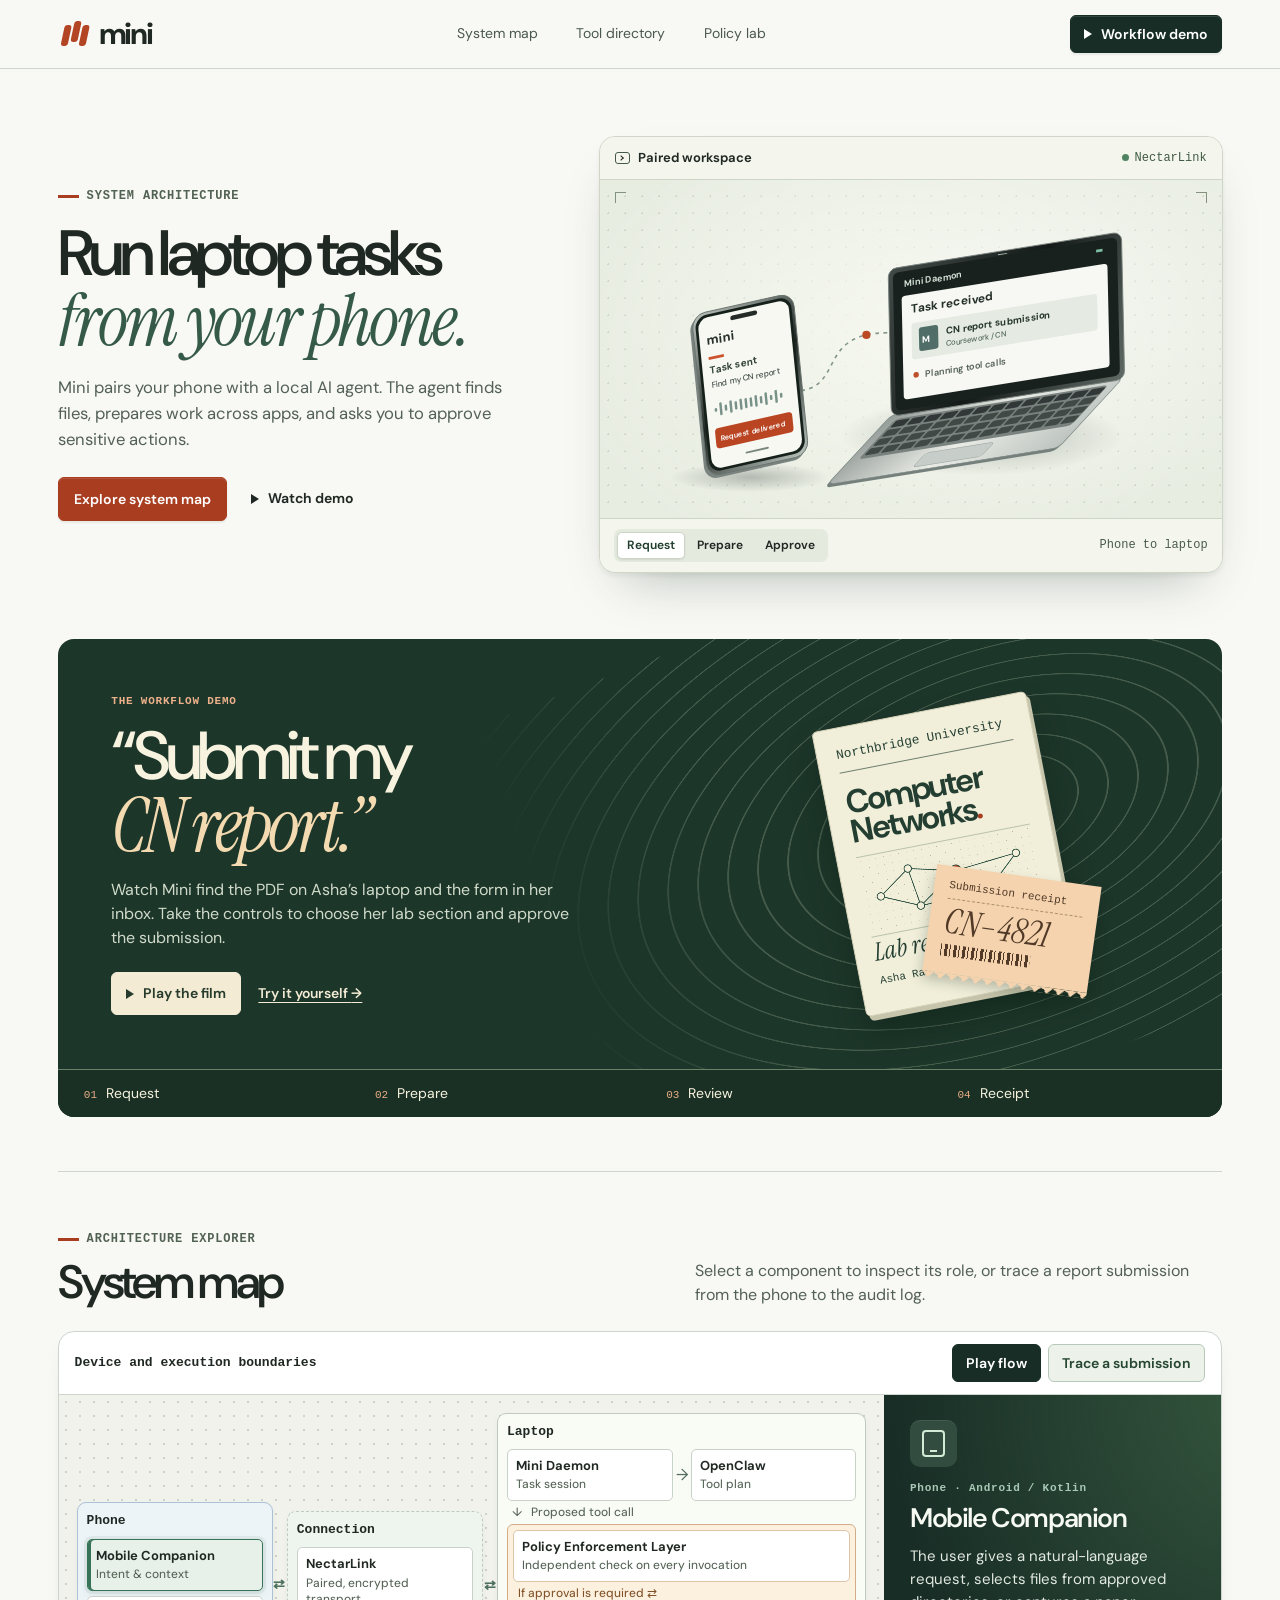
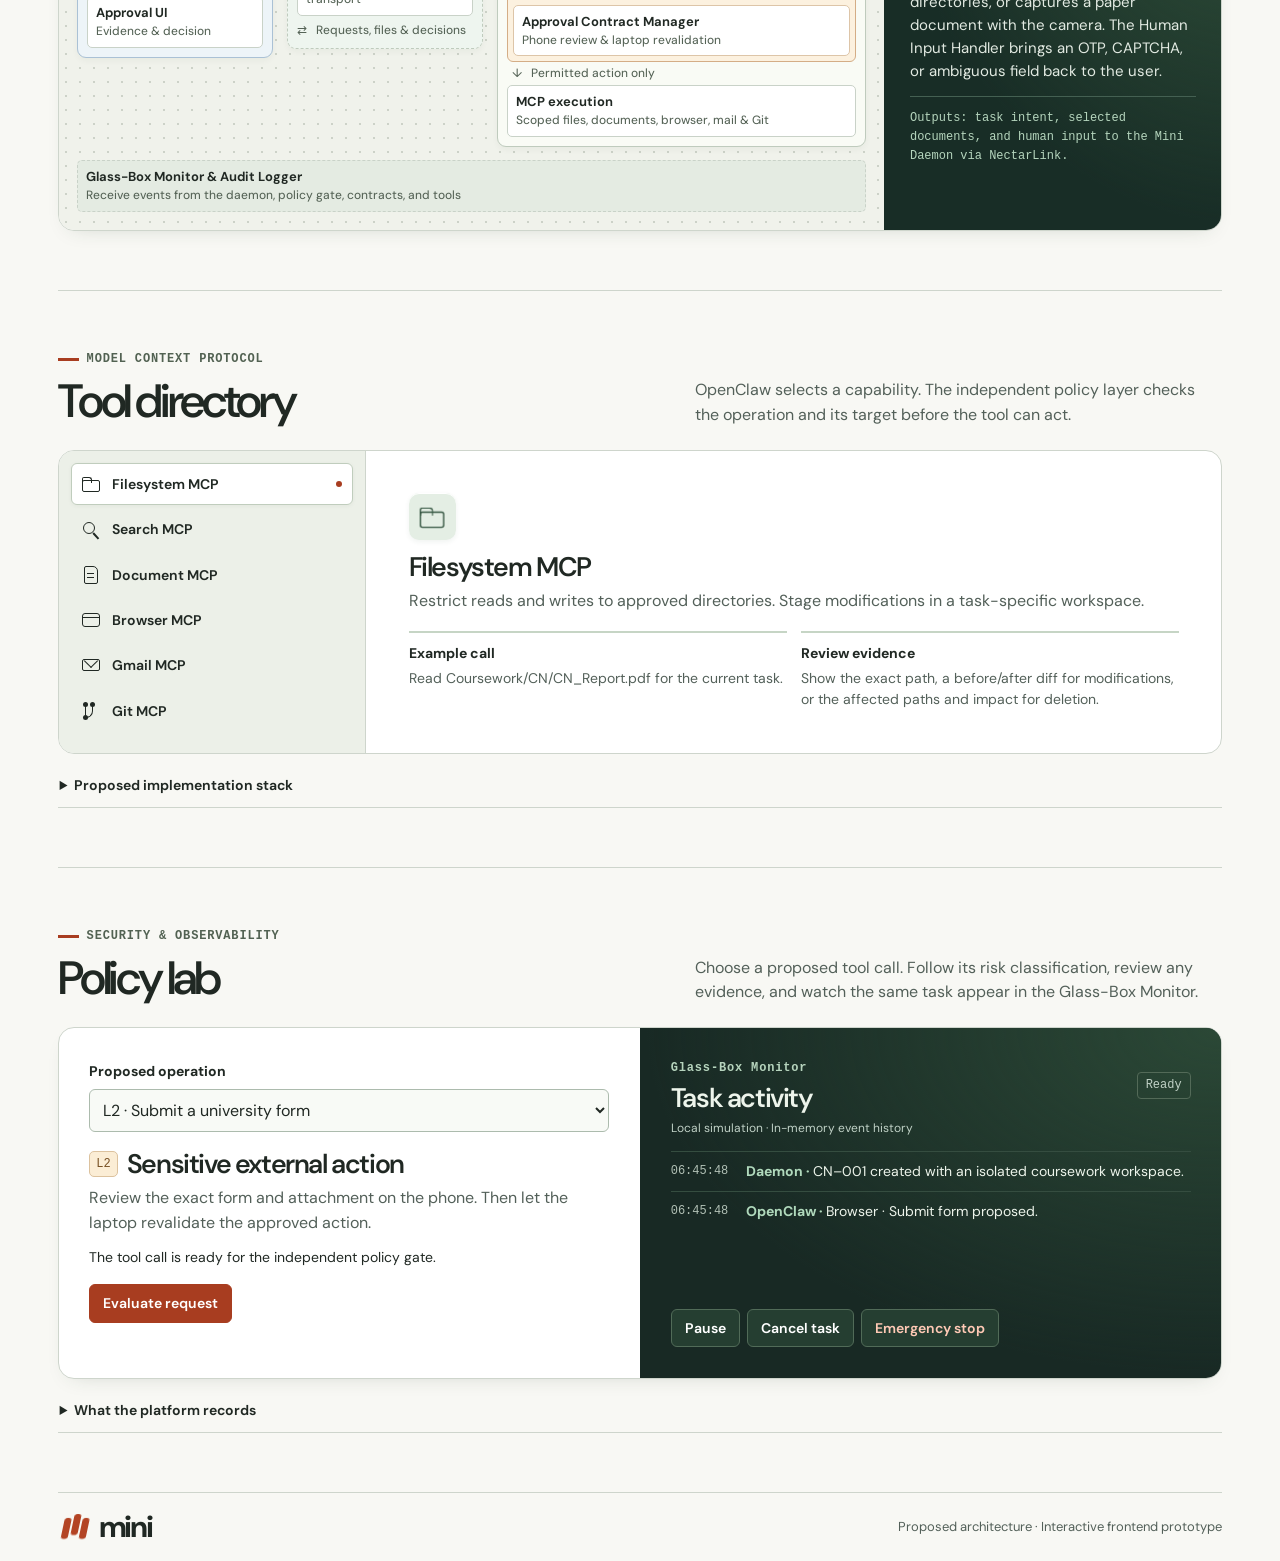
==== frontend_demo/index.html @ 91232cfa "Demo" ====
<!doctype html>
<html lang="en">
<head>
  <meta charset="utf-8">
  <meta name="viewport" content="width=device-width, initial-scale=1">
  <meta name="description" content="Explore Mini’s proposed dual-device agent architecture, independent policy checks, and human approval workflow.">
  <title>Mini — System architecture</title>
  <link rel="stylesheet" href="identity.css">
  <link rel="stylesheet" href="architecture.css">
  <script defer src="report-print.js"></script>
  <script defer src="devices.js"></script>
  <script defer src="architecture.js"></script>
</head>
<body>
  <a class="skip" href="#system">Skip to system map</a>
  <header class="mast">
    <div class="shell mast-inner">
      <a href="#overview" class="brand" aria-label="Mini overview"><i class="mini-mark" aria-hidden="true"></i>mini</a>
      <nav aria-label="Architecture navigation"><a href="#system">System map</a><a href="#tools">Tool directory</a><a href="#policy">Policy lab</a></nav>
      <a class="nav-film" href="workflow.html"><i class="play-icon" aria-hidden="true"></i> Workflow demo</a>
    </div>
  </header>
  <main id="overview" class="shell">
    <section class="hero">
      <div class="hero-copy">
        <p class="eyebrow"><span></span> System architecture</p>
        <h1>Run laptop tasks<br><em>from your phone.</em></h1>
        <p class="lead">Mini pairs your phone with a local AI agent. The agent finds files, prepares work across apps, and asks you to approve sensitive actions.</p>
        <div class="links"><a class="solid" href="#system">Explore system map</a><a class="text-link" href="workflow.html#film"><i class="play-icon" aria-hidden="true"></i> Watch demo</a></div>
      </div>
      <figure class="hero-art">
        <div class="art-header"><span class="tiny-terminal" aria-hidden="true"></span> Paired workspace <span class="art-link"><i></i>NectarLink</span></div>
        <canvas id="devices" width="680" height="370" role="img" aria-label="Phone and laptop exchanging a simulated CN report request over NectarLink.">Paired phone and laptop workflow</canvas>
        <figcaption><div class="art-controls" aria-label="Preview a workflow moment" role="group"><button type="button" data-moment="0" aria-pressed="true">Request</button><button type="button" data-moment="1" aria-pressed="false">Prepare</button><button type="button" data-moment="2" aria-pressed="false">Approve</button></div><span id="moment-status" aria-live="polite">Phone to laptop</span></figcaption>
      </figure>
    </section>
    <section class="feature-demo" id="demo" aria-labelledby="demo-title">
      <div class="feature-copy">
        <p class="kicker">The workflow demo</p>
        <h2 id="demo-title">“Submit my <em>CN report.”</em></h2>
        <p>Watch Mini find the PDF on Asha’s laptop and the form in her inbox. Take the controls to choose her lab section and approve the submission.</p>
        <div class="feature-links"><a class="solid" href="workflow.html#film"><i class="play-icon" aria-hidden="true"></i> Play the film</a><a href="workflow.html#interactive">Try it yourself <span aria-hidden="true">→</span></a></div>
      </div>
      <div class="feature-cover" aria-hidden="true"><cn-report></cn-report><div class="feature-slip"><span>Submission receipt</span><strong>CN–4821</strong><i></i></div></div>
      <ol class="feature-chapters" aria-label="Demo sequence"><li>Request</li><li>Prepare</li><li>Review</li><li>Receipt</li></ol>
    </section>
    <section class="section" id="system" aria-labelledby="map-title">
      <div class="section-head"><div><p class="eyebrow"><span></span> Architecture explorer</p><h2 id="map-title">System map</h2></div>
        <p>Select a component to inspect its role, or trace a report submission from the phone to the audit log.</p></div>
      <div class="system-board">
        <div class="board-top"><strong>Device and execution boundaries</strong><div class="map-actions"><button id="trace-play" type="button" aria-pressed="false">Play flow</button><button id="trace-start" type="button">Trace a submission</button></div></div>
        <div class="board-content"><div class="map-column"><div class="map">
          <div class="region mobile-region"><h3>Phone</h3>
            <button class="component" data-node="phone"><b>Mobile Companion</b><small>Intent &amp; context</small></button>
            <button class="component" data-node="review"><b>Approval UI</b><small>Evidence &amp; decision</small></button>
          </div>
          <div class="region transport-region"><h3>Connection</h3>
            <button class="component" data-node="link"><b>NectarLink</b><small>Paired, encrypted transport</small></button>
            <span class="connection-label">⇄ &nbsp; Requests, files &amp; decisions</span>
          </div>
          <div class="region laptop-region"><h3>Laptop</h3>
            <div class="pair"><button class="component" data-node="daemon"><b>Mini Daemon</b><small>Task session</small></button><span class="edge" aria-hidden="true">→</span><button class="component" data-node="planner"><b>OpenClaw</b><small>Tool plan</small></button></div>
            <div class="connector">↓ &nbsp; Proposed tool call</div>
            <div class="security-zone"><button class="component" data-node="gate"><b>Policy Enforcement Layer</b><small>Independent check on every invocation</small></button><span class="branch-label">If approval is required ⇄</span><button class="component" data-node="contract"><b>Approval Contract Manager</b><small>Phone review &amp; laptop revalidation</small></button></div>
            <div class="connector">↓ &nbsp; Permitted action only</div>
            <button class="component" data-node="execute"><b>MCP execution</b><small>Scoped files, documents, browser, mail &amp; Git</small></button>
          </div>
        </div>
        <button class="observe component" data-node="observe"><b>Glass-Box Monitor &amp; Audit Logger</b><small>Receive events from the daemon, policy gate, contracts, and tools</small></button></div>
        <div class="inspector"><span class="inspect-symbol" aria-hidden="true"></span><div><p id="inspect-label" class="kicker"></p><h3 id="inspect-title" aria-live="polite"></h3></div><div><p id="inspect-text"></p><p class="handoff" id="inspect-route"></p></div>
        <div class="trace-controls" id="trace-controls" hidden><button id="trace-back" type="button">Previous</button><span id="trace-count"></span><button id="trace-next" type="button">Next step</button></div></div></div>
      </div>
    </section>
    <section class="section" id="tools" aria-labelledby="tool-title">
      <div class="section-head"><div><p class="eyebrow"><span></span> Model Context Protocol</p><h2 id="tool-title">Tool directory</h2></div><p>OpenClaw selects a capability. The independent policy layer checks the operation and its target before the tool can act.</p></div>
      <div class="tool-browser"><div class="tool-menu" id="tool-menu" role="group" aria-label="Inspect an MCP server"></div>
        <div class="tool-detail"><div class="tool-emblem" aria-hidden="true"><i class="tool-icon" id="tool-emblem"></i></div><h3 id="tool-name" aria-live="polite"></h3><p id="tool-purpose"></p>
          <dl><div><dt>Example call</dt><dd id="tool-example"></dd></div><div><dt>Review evidence</dt><dd id="tool-evidence"></dd></div></dl>
        </div>
      </div>
      <details class="stack"><summary>Proposed implementation stack</summary><p>Android and Kotlin provide the mobile companion. The proposed laptop daemon uses Python or Node.js, with REST and JSON-RPC for application interfaces. NectarLink handles the paired connection. OpenClaw coordinates MCP servers, including Playwright for browser operations and python-docx or docxtpl for reports. The security design uses scoped roles, encrypted communication, and cryptographic signatures.</p></details>
    </section>
    <section class="section" id="policy" aria-labelledby="policy-title">
      <div class="section-head"><div><p class="eyebrow"><span></span> Security &amp; observability</p><h2 id="policy-title">Policy lab</h2></div><p>Choose a proposed tool call. Follow its risk classification, review any evidence, and watch the same task appear in the Glass-Box Monitor.</p></div>
      <div class="policy-workbench">
        <div class="policy-panel">
          <label for="scenario">Proposed operation</label>
          <select id="scenario">
            <option value="submit">L2 · Submit a university form</option>
            <option value="read">L0 · Read an approved report</option>
            <option value="stage">L1 · Generate a staged document</option>
            <option value="delete">L3 · Delete a report folder</option>
            <option value="deny">Read a protected credential file</option>
          </select>
          <div class="decision-heading"><span class="risk" id="risk"></span><h3 id="case-title"></h3></div>
          <p id="case-description"></p>
          <div id="decision" aria-live="polite"></div>
          <div class="policy-actions" id="policy-actions"></div>
        </div>
        <div class="monitor">
          <div class="monitor-title"><div><p class="kicker">Glass-Box Monitor</p><h3>Task activity</h3></div><span class="monitor-status" id="monitor-status"></span></div>
          <p class="monitor-note">Local simulation · In-memory event history</p>
          <ol id="events" aria-label="Task audit events"></ol>
          <div class="monitor-actions"><button id="hold" type="button">Pause</button><button id="cancel" type="button">Cancel task</button><button id="kill" type="button">Emergency stop</button></div>
        </div>
      </div>
      <details class="stack"><summary>What the platform records</summary><p>The proposed audit logger records task creation, tool invocations, permission decisions, artifact hashes, approvals, rejections, timestamps, and execution outcomes. Task IDs tie the records back to the original request. The monitor exposes the live trace and controls. Tamper-evident audit storage is planned as a future enhancement.</p></details>
    </section>
  </main>
  <footer class="shell"><a class="brand" href="#overview"><i class="mini-mark" aria-hidden="true"></i>mini</a><span>Proposed architecture · Interactive frontend prototype</span></footer>
</body>
</html>
---- frontend_demo/identity.css ----
﻿@font-face {
  font-family: "DM Sans";
  src: url("assets/fonts/dm-sans.ttf") format("truetype");
  font-style: normal;
  font-weight: 100 1000;
  font-display: swap;
}
@font-face {
  font-family: "Instrument Serif";
  src: url("assets/fonts/instrument-serif-italic.ttf") format("truetype");
  font-style: italic;
  font-weight: 400;
  font-display: swap;
}
:root {
  --paper: #f8f8f4;
  --ink: #202823;
  --muted: #536059;
  --line: #ced5cc;
  --accent: #a83d20;
  --forest: #182d26;
  --card-radius: 16px;
  --sans: "DM Sans", "Segoe UI", sans-serif;
  --serif: "Instrument Serif", Georgia, serif;
  --mono: Consolas, "Courier New", monospace;
}
.brand { display: inline-flex; align-items: center; gap: 9px; text-decoration: none; color: var(--ink); font: 750 30px/1 var(--sans); letter-spacing: -.07em; }
.mini-mark { width: 32px; height: 26px; display: inline-block; position: relative; overflow: hidden; transform: skewX(-12deg); }
.mini-mark::before { content: ""; position: absolute; width: 7px; height: 21px; top: 4px; left: 5px; border-radius: 3px; background: #b34424; box-shadow: 9px -4px #b34424,18px 0 #b34424; }
.play-icon { width: 0; height: 0; border-style: solid; border-width: 5px 0 5px 8px; border-color: transparent transparent transparent currentColor; }
cn-report {
  display:block; width:13rem; aspect-ratio: .75; padding:1.5em; border-radius:.4em;
  box-sizing:border-box; color:#243f32; background:#f1efda;
  border:1px solid #d8d4bc; box-shadow:2px 3px 0 #c7c4ae,4px 6px 0 #dedbc7,0 17px 25px #10281f47;
  font: 500 .64rem/1.3 var(--mono); text-align:left;
}
cn-report .print-mast { display:block; padding-bottom:.65em; border-bottom:1px solid #718070; }
cn-report strong { display:block; margin:.45em 0 .32em; font:650 2.55em/.92 var(--sans); letter-spacing:-.068em; }
cn-report strong span { color:var(--accent); }
cn-report canvas { display:block; width:100%; height:auto; border-block:1px solid #bcc3ad; }
cn-report .print-course { display:block; font:italic 400 1.95em/1.25 var(--serif); }
cn-report .print-author { display:flex; justify-content:space-between; margin-top:.5em; font-size:.85em; }
---- frontend_demo/architecture.css ----
﻿* { box-sizing: border-box; }
html { color-scheme: light; scroll-padding-top: 90px; }
body { margin: 0; color: var(--ink); background: var(--paper); font: 16px/1.52 var(--sans); }
h1,h2,h3,p,figure,dl,dd,ol { margin: 0; }
button,input,select { font: inherit; color: inherit; }
button,select,summary { cursor: pointer; }
button:disabled { cursor: default; opacity: .45; }
a { color: inherit; }
:where(a,button,summary,select,input):focus-visible { outline: 3px solid #157fb6; outline-offset: 3px; }
[hidden] { display: none !important; }
.shell { width: min(calc(100% - clamp(36px,9vw,158px)),1320px); margin-inline:auto; }
.skip { position: fixed; top:-60px; left:12px; z-index:8; padding:8px; background:white; }
.skip:focus { top:8px; }
.mast { position:sticky; top:0; z-index:5; border-bottom:1px solid var(--line); background:#f8f8f4f7; }
.mast-inner,.mast nav,.links,.eyebrow,.nav-film,.art-controls,.board-top,.trace-controls,.monitor-title,.monitor-actions,footer { display:flex; align-items:center; }
.mast-inner { height:68px; gap:24px; }
.mast nav { margin:auto; gap:clamp(16px,3vw,45px); }
.mast nav a { position:relative; font-size:14px; text-decoration:none; padding:10px 0; color:#4a584f; }
.mast nav a[aria-current="location"], .mast nav a:hover { color:var(--ink); }
.mast nav a[aria-current="location"]::after { content:""; position:absolute; inset:auto 0 3px; height:2px; background:var(--accent); }
.solid,.outline,.nav-film,button {
  border:1px solid #c8cfc7; border-radius:6px; background:white; padding:8px 13px;
  text-decoration:none; font:630 14px/1.45 var(--sans);
}
.solid,.outline,.nav-film { display:inline-flex; align-items:center; justify-content:center; gap:9px; }
.nav-film { background:var(--forest); color:white; border-color:var(--forest); }
.solid,.policy-actions .primary { color:white; background:var(--accent); border-color:var(--accent); }
.solid:hover,.policy-actions .primary:hover { background:#813018; }
.outline:hover,button:not(:disabled):hover { background:#f1f3ed; border-color:#93a192; }
.nav-film:hover { background:#314b40; }
.hero { display:grid; grid-template-columns:.88fr 1.12fr; gap:clamp(25px,4vw,75px); align-items:center; padding-block:clamp(38px,5.2vw,84px); }
.hero-copy { padding-block:12px; }
.eyebrow,.kicker,.monitor-status,.handoff,.risk,.board-top strong,.trace-controls span { font-family:var(--mono); }
.eyebrow,.kicker { font-size:12px; letter-spacing:.07em; font-weight:650; color:#526252; }
.eyebrow { text-transform:uppercase; gap:8px; }
.eyebrow > span { width:21px; height:3px; background:var(--accent); }
h1,h2,h3 { line-height:1.09; }
h1 { margin:17px 0 18px; font-weight:560; font-size:clamp(48px,5vw,82px); line-height:.98; letter-spacing:-.071em; }
h1 em { color:#355a47; font:italic 400 1.12em/1 var(--serif); letter-spacing:-.035em; }
.lead { max-width:42ch; font-size:clamp(16px,1.3vw,19px); line-height:1.56; color:var(--muted); }
.links { margin-top:24px; gap:9px; flex-wrap:wrap; }
.links a { padding:11px 15px; }
.hero-art {
  position:relative; overflow:hidden; border:1px solid #cfd6c8; border-radius:var(--card-radius);
  background:radial-gradient(ellipse at 48% 48%,#f4f6eac7,transparent 73%),
    radial-gradient(#adbba780 1px,transparent 1px) 0 0 / 17px 17px,#e8ede2;
}
.hero-art::before,.hero-art::after { content:""; position:absolute; top:15px; height:10px; width:10px; border-top:1px solid #84917e; pointer-events:none; }
.hero-art::before { left:15px; border-left:1px solid #84917e; }
.hero-art::after { right:15px; border-right:1px solid #84917e; }
.hero-art canvas { display:block; width:100%; height:auto; aspect-ratio:680 / 370; }
.hero-art figcaption { display:flex; justify-content:space-between; align-items:center; padding:10px 14px; border-top:1px solid #cdd5c7; background:#f4f6ed; gap:8px; }
.art-controls { gap:2px; background:#e5eadf; padding:3px; border-radius:7px; }
.art-controls button { font-size:12px; padding:4px 9px; border-color:transparent; background:transparent; border-radius:5px; }
.art-controls button[aria-pressed="true"] { color:#203e2e; border-color:#cdd4c7; background:#fff; box-shadow:0 1px 2px #1b30241a; }
#moment-status { font:12px/1.3 var(--mono); color:#495a4e; }
.section { border-top:1px solid var(--line); padding-block:clamp(38px,4.6vw,70px); }
.section-head { display:grid; grid-template-columns:1fr .9fr; align-items:end; gap:clamp(20px,4vw,70px); margin-bottom:23px; }
.section-head h2 { font-size:clamp(37px,3.65vw,58px); letter-spacing:-.065em; font-weight:560; margin-top:8px; }
.section-head > p,.tool-detail > p,#case-description,.stack p { color:var(--muted); }
.system-board,.tool-browser,.policy-workbench { border:1px solid var(--line); border-radius:var(--card-radius); overflow:hidden; background:#fff; }
.board-top { justify-content:space-between; padding:12px 16px; border-bottom:1px solid var(--line); gap:10px; }
.board-top strong { font-size:13px; font-weight:600; }
.board-top button { color:#284733; border-color:#b8c8b9; background:#ecf2e9; }
.board-content { display:grid; grid-template-columns:minmax(0,2.45fr) minmax(250px,1fr); }
.map-column { display:flex; flex-direction:column; justify-content:center; background:radial-gradient(#a3ada076 1px,transparent 1px) 0 0 / 14px 14px,#f0f2eb; min-width:0; padding:18px; }
.map { display:grid; grid-template-columns:minmax(0,.85fr) minmax(0,.85fr) minmax(0,1.6fr); align-items:center; gap:14px; }
.region { min-width:0; position:relative; padding:9px; border-radius:9px; border:1px solid #bfcbbd; background:#f9fbf5; }
.region h3 { font:650 13px/1.4 var(--mono); margin-bottom:8px; }
.mobile-region { border-color:#aac1d5; background:#edf4f8; }
.transport-region { border-style:dashed; background:#eef5ef; }
.mobile-region::after,.transport-region::after { content:"⇄"; position:absolute; right:-15px; top:46%; width:15px; text-align:center; font-size:14px; font-weight:700; color:#4c705d; }
.component { width:100%; text-align:left; border-radius:5px; border-color:#c9d2c8; padding:7px 8px; background:#fff; }
.component b,.component small { display:block; }
.component b { font-size:13px; font-weight:670; line-height:1.32; }
.component small,.connection-label,.branch-label,.connector { color:#556356; font-weight:450; font-size:12px; line-height:1.4; }
.component small { margin-top:2px; }
.component[aria-pressed="true"] { border-color:#377457; background:#e7f1e9; box-shadow:inset 3px 0 #377457; }
.component[aria-pressed="true"]:hover { background:#dfeee4; }
.mobile-region .component + .component { margin-top:5px; }
.connection-label { display:block; margin-top:6px; }
.pair { display:grid; grid-template-columns:1fr auto 1fr; gap:3px; align-items:center; }
.edge { color:#546c5e; }
.connector,.branch-label { display:block; padding:3px 5px; }
.security-zone { padding:5px; border:1px solid #d4ad86; border-radius:6px; background:#fcf1df; }
.security-zone .component { border-color:#ddc5a8; }
.branch-label { color:#815128; }
.observe { margin-top:13px; background:#e4ebe2; border-style:dashed; }
.inspector { display:flex; flex-direction:column; padding:clamp(18px,2vw,32px); gap:13px; background:var(--forest); color:#f7faf3; }
.inspect-symbol,.tool-emblem { display:grid; place-items:center; border-radius:10px; width:47px; height:47px; }
.inspect-symbol { position:relative; background:#324d40; color:#d3ead5; }
.inspect-symbol::before { content:""; border:2px solid currentColor; width:19px; height:23px; border-radius:4px; }
.inspect-symbol::after { content:""; position:absolute; width:7px; height:2px; bottom:15px; background:currentColor; }
.inspector .kicker { color:#a9c9b6; font-size:11px; }
.inspector h3,.tool-detail h3,.policy-panel h3,.monitor h3 { font-size:clamp(23px,2.1vw,32px); font-weight:580; letter-spacing:-.052em; margin:6px 0 0; }
#inspect-text { font-size:15px; color:#e2eae2; line-height:1.53; }
.handoff { margin-top:13px; padding-top:12px; border-top:1px solid #446052; font-size:12px; line-height:1.6; color:#b5d5bd; }
.trace-controls { margin-top:auto; gap:7px; flex-wrap:wrap; }
.trace-controls button { background:#324f41; color:white; border-color:#637c6b; padding:5px 8px; }
.trace-controls button:not(:disabled):hover { background:#486554; }
.trace-controls span { font-size:12px; }
.tool-browser { display:grid; grid-template-columns:minmax(175px,.72fr) 2fr; }
.tool-menu { display:grid; padding:12px; align-content:start; gap:3px; background:#ecf0e8; border-right:1px solid var(--line); }
.tool-menu button { display:flex; align-items:center; gap:12px; text-align:left; padding:10px; border-color:transparent; background:transparent; }
.tool-menu button[aria-pressed="true"] { background:#fff; border-color:#c0cdbd; box-shadow:0 1px 4px #293e2b0d; }
.tool-menu button[aria-pressed="true"]::after { content:""; width:6px; height:6px; border-radius:50%; background:var(--accent); margin-left:auto; }
.tool-detail { padding:clamp(22px,3.3vw,52px); align-self:center; }
.tool-detail h3 { margin:12px 0 7px; }
.tool-emblem { background:#e4eee4; color:#345540; }
.tool-icon { position:relative; display:inline-block; flex-shrink:0; width:18px; height:18px; color:inherit; }
.tool-icon::before,.tool-icon::after { content:""; position:absolute; }
.tool-icon[data-tool="Filesystem"]::before { inset:5px 0 1px; border:1.6px solid; border-radius:2px; }
.tool-icon[data-tool="Filesystem"]::after { top:2px; left:0; width:8px; height:5px; border:1.6px solid; border-bottom:0; border-radius:2px 3px 0 0; }
.tool-icon[data-tool="Search"]::before { width:10px; height:10px; top:1px; left:1px; border:1.6px solid; border-radius:50%; }
.tool-icon[data-tool="Search"]::after { width:8px; height:1.6px; top:14px; left:10px; background:currentColor; transform:rotate(48deg); }
.tool-icon[data-tool="Document"]::before { inset:0 2px; border:1.6px solid; border-radius:2px 5px 2px 2px; }
.tool-icon[data-tool="Document"]::after { left:5px; top:7px; width:7px; height:1.5px; background:currentColor; box-shadow:0 4px currentColor; }
.tool-icon[data-tool="Browser"]::before { inset:2px 0; border:1.6px solid; border-radius:3px; }
.tool-icon[data-tool="Browser"]::after { inset:6px 1px auto; border-top:1.6px solid; }
.tool-icon[data-tool="Gmail"]::before { inset:3px 0; border:1.6px solid; border-radius:2px; }
.tool-icon[data-tool="Gmail"]::after { width:9px; height:9px; top:0; left:4px; border-right:1.6px solid; border-bottom:1.6px solid; transform:rotate(45deg); }
.tool-icon[data-tool="Git"]::before { inset:2px 7px 2px 3px; border-left:1.6px solid; border-right:1.6px solid; border-bottom:1.6px solid; border-radius:0 0 7px 0; }
.tool-icon[data-tool="Git"]::after { left:1px; top:0; width:5px; height:5px; border-radius:50%; background:currentColor; box-shadow:7px 0 currentColor,0 13px currentColor; }
.tool-emblem .tool-icon { transform:scale(1.37); }
.tool-detail dl { display:grid; grid-template-columns:1fr 1fr; gap:14px; margin-top:18px; }
.tool-detail dl > div { border-top:2px solid #c6d5c5; padding-top:10px; }
.tool-detail dt,.policy-panel label { font-size:14px; font-weight:700; }
.tool-detail dd { color:var(--muted); font-size:14px; margin-top:4px; }
.stack { margin-top:10px; border-bottom:1px solid var(--line); padding:11px 2px; }
.stack summary { font-size:14px; font-weight:650; }
.stack p { margin-block:8px; max-width:90ch; }
.policy-workbench { display:grid; grid-template-columns:1fr 1fr; align-items:stretch; }
.policy-panel,.monitor { min-width:0; padding:clamp(17px,2.4vw,35px); }
.policy-panel select,.policy-panel input { display:block; width:100%; background:#f8faf6; border:1px solid #acbbad; border-radius:6px; padding:9px; margin:6px 0 17px; }
.decision-heading { display:flex; align-items:center; margin:0 0 8px; gap:9px; }
.decision-heading h3 { margin:0; }
.risk { border:1px solid #dcc29e; background:#fbedd5; color:#785124; padding:3px 6px; border-radius:5px; font-size:12px; }
#decision { font-size:14px; }
#decision p { margin:12px 0; }
#decision dl { border:1px solid #d5ddcf; background:#f5f7f1; padding:8px 12px; border-radius:6px; }
#decision dl > div { display:grid; grid-template-columns:92px minmax(0,1fr); gap:8px; padding:4px 0; border-bottom:1px solid #e2e7de; }
#decision dl > div:last-child { border:0; }
#decision dt { color:var(--muted); }
#decision dd { overflow-wrap:anywhere; }
.policy-actions,.monitor-actions { display:flex; gap:7px; flex-wrap:wrap; }
.policy-actions { margin-top:16px; }
.monitor { display:flex; flex-direction:column; background:#182924; color:#edf4eb; }
.monitor .kicker { color:#b6d4bd; }
.monitor-title { justify-content:space-between; flex-wrap:wrap; gap:7px; }
.monitor-note,.monitor-status { color:#c0d1c6; font-size:12px; }
.monitor-note { margin:7px 0 0; }
.monitor-status { border:1px solid #536a58; padding:3px 8px; border-radius:4px; }
.monitor-status[data-phase="Completed"] { color:#b6ebc3; border-color:#548461; }
.monitor-status[data-phase="Blocked"],.monitor-status[data-phase="Stopped"] { color:#ffc4ac; border-color:#9d6956; }
#events { list-style:none; min-height:145px; max-height:360px; overflow:auto; padding:0; margin:13px 0; }
#events li { display:grid; grid-template-columns:65px 1fr; gap:10px; border-top:1px solid #354d40; padding:9px 0; font-size:14px; animation:event-in .22s ease-out; }
#events time { color:#b2c1b6; font:12px/1.8 var(--mono); }
#events b { color:#b0d9bc; }
#events li[data-kind="block"] b { color:#ffc8ab; }
@keyframes event-in { from { opacity:0; transform:translateY(4px); } }
.monitor-actions { margin-top:auto; }
.monitor-actions button { background:#253e31; color:white; border-color:#516b58; }
.monitor-actions button:not(:disabled):hover { background:#385341; }
#kill { color:#ffc9b5; }
.feature-demo {
  position:relative; display:grid; grid-template-columns:1.05fr .95fr; isolation:isolate;
  border-radius:var(--card-radius);
  overflow:hidden; color:#f7f3df; background:#1d362a; margin-bottom:clamp(28px,4.2vw,64px);
}
.feature-copy { padding:clamp(26px,4.2vw,62px); align-self:center; z-index:1; }
.feature-copy .kicker { color:#edb18a; text-transform:uppercase; font-size:11px; }
.feature-copy h2 { margin:14px 0; font-weight:500; font-size:clamp(44px,5.3vw,81px); letter-spacing:-.065em; line-height:.96; }
.feature-copy h2 em { display:block; color:#f3dab1; font:italic 400 1.12em/.98 var(--serif); letter-spacing:-.044em; }
.feature-copy > p:not(.kicker) { max-width:43ch; color:#d1dbca; }
.feature-links { display:flex; flex-wrap:wrap; align-items:center; gap:17px; margin-top:22px; }
.feature-links .solid { color:#263b2c; background:#f3ebd4; border-color:#f3ebd4; padding:10px 14px; }
.feature-links .solid:hover { background:white; }
.feature-links a + a { color:#f3ebd4; font-size:14px; font-weight:600; text-underline-offset:4px; }
.feature-cover { position:relative; display:grid; place-items:center; min-height:285px; isolation:isolate; align-self:stretch; }
.feature-cover::before { content:""; position:absolute; inset:-48% -42% -28% -25%; z-index:-1; transform:rotate(-21deg) scaleY(.7); background:repeating-radial-gradient(ellipse,transparent 0 3.8%,#b5c5a844 3.95% 4.1%,transparent 4.2% 4.8%); mask-image:linear-gradient(90deg,transparent,#000 22%); }
.feature-cover cn-report { width:clamp(160px,17vw,225px); font-size:clamp(9px,1vw,13px); transform:rotate(-11deg); box-shadow:3px 5px 0 #c6c4ab,0 20px 30px #0b1c126b; }
.feature-slip { position:absolute; left:47%; top:55%; width:clamp(130px,13vw,178px); transform:rotate(8deg); background:#f4d3ae; color:#513a27; padding:13px 15px 17px; box-shadow:0 8px 13px #14261b44; }
.feature-slip span { display:block; font:11px var(--mono); border-bottom:1px dashed #ad9070; padding-bottom:7px; }
.feature-slip strong { font:italic 400 clamp(25px,2.7vw,40px) var(--serif); }
.feature-slip i { display:block; width:66%; height:12px; background:repeating-linear-gradient(90deg,currentColor 0 1px,transparent 1px 4px,currentColor 4px 7px,transparent 7px 9px); }
.feature-slip::after { content:""; position:absolute; inset:100% 0 auto; height:6px; background:conic-gradient(from -45deg at 50% 100%,#f4d3ae 90deg,transparent 0) 0 0/12px 100%; }
.feature-chapters { grid-column:1/-1; z-index:1; counter-reset:chapter; display:grid; grid-template-columns:repeat(4,1fr); padding:0; border-top:1px solid #6a816a; list-style:none; background:#1b3025; }
.feature-chapters li { display:flex; align-items:baseline; gap:9px; padding:13px 9%; font-size:14px; }
.feature-chapters li::before { counter-increment:chapter; content:counter(chapter,decimal-leading-zero); font:11px var(--mono); color:#e7ac83; }
@media (prefers-reduced-motion:no-preference) {
  .feature-cover cn-report,.feature-slip { transition:transform .65s cubic-bezier(.19,.85,.24,1); }
  .feature-demo:is(:hover,:focus-within) cn-report { transform:translate(-5px,-2px) rotate(-14deg); }
  .feature-demo:is(:hover,:focus-within) .feature-slip { transform:translate(5px,4px) rotate(11deg); }
}
@media (max-width:650px) {
  .feature-demo { grid-template-columns:1fr; }
  .feature-copy { padding-bottom:10px; }
  .feature-cover { min-height:245px; }
  .feature-cover cn-report { width:148px; font-size:9px; }
  .feature-chapters li { padding:10px 0; gap:3px; flex-direction:column; align-items:center; font-size:12px; }
}
footer { border-top:1px solid var(--line); justify-content:space-between; padding-block:19px; gap:12px; font-size:13px; color:var(--muted); }
@media (max-width:1100px) {
  .board-content { grid-template-columns:1fr; }
  .inspector { display:grid; grid-template-columns:minmax(170px,.6fr) 1.45fr; }
  .inspect-symbol { display:none; }
  .trace-controls { grid-column:1/-1; }
  .map { grid-template-columns:1fr .9fr 1.65fr; }
}
@media (max-width:750px) {
  html { scroll-padding-top:105px; }
  .mast-inner { height:auto; min-height:70px; padding-block:8px; flex-wrap:wrap; gap:3px 12px; }
  .mast nav { order:3; width:100%; gap:18px; }
  .mast nav a { padding:4px 0; font-size:13px; }
  .nav-film { margin-left:auto; }
  .hero,.section-head,.policy-workbench { grid-template-columns:1fr; }
  .hero { gap:21px; padding-block:25px 34px; }
  .hero-copy { padding:0; }
  .hero h1 { font-size:clamp(48px,9vw,66px); }
  .section-head { gap:11px; }
  .map { grid-template-columns:1fr 1fr; }
  .laptop-region { grid-column:1/-1; }
  .transport-region::after { content:"↓"; right:50%; top:auto; bottom:-17px; }
  .inspector { grid-template-columns:1fr; }
  .tool-browser { grid-template-columns:1fr; }
  .tool-menu { grid-template-columns:repeat(3,minmax(0,1fr)); border:0; border-bottom:1px solid var(--line); }
  .tool-menu button { gap:6px; padding:8px 5px; font-size:13px; }
}
@media (max-width:465px) {
  .links { gap:6px; }
  .links a { padding:10px 11px; }
  .hero-art figcaption { padding:7px; }
  .art-controls button { padding:4px 6px; }
  #moment-status { font-size:11px; }
  .board-top { padding:9px; }
  .board-top strong { max-width:15ch; }
  .map-column { padding:10px; }
  .tool-menu { grid-template-columns:repeat(2,minmax(0,1fr)); }
  .tool-detail dl { grid-template-columns:1fr; }
  footer { align-items:start; flex-direction:column; }
}
@media (prefers-reduced-motion:reduce) { *,*::before,*::after { animation:none !important; transition:none !important; } }
.contract-meta { padding:8px 0; }
.contract-meta summary { font:600 13px/1.5 var(--sans); color:#36543e; }
.contract-meta[open] summary { margin-bottom:7px; }
.text-link { display:inline-flex; align-items:center; gap:9px; text-decoration:none; color:var(--ink); font-weight:650; font-size:14px; }
.text-link:hover { color:var(--accent); text-decoration:underline; text-underline-offset:4px; }
.art-header { display:flex; align-items:center; gap:8px; padding:11px 15px; border-bottom:1px solid #cdd5c7; background:#f4f6ed; font-weight:650; font-size:13px; }
.tiny-terminal { display:inline-block; width:15px; height:12px; border:1.5px solid #455849; border-radius:3px; position:relative; }
.tiny-terminal::before { content:""; position:absolute; left:3px; top:3px; width:3px; height:3px; border-top:1px solid; border-right:1px solid; transform:rotate(45deg); }
.art-link { margin-left:auto; display:inline-flex; align-items:center; gap:6px; font:12px var(--mono); color:#405943; }
.art-link i { width:7px; height:7px; background:#508361; border-radius:50%; }
.hero-art::before,.hero-art::after { top:55px; }

/* Light, depth, and motion use the same paper, forest, and copper palette. */
.hero { position:relative; }
.hero-copy { animation:hero-copy .65s cubic-bezier(.2,.8,.2,1) both; }
.hero-art {
  box-shadow:0 25px 50px -26px #304a3f64, 0 3px 5px #243d2710, inset 0 1px #fff;
  animation:hero-device .9s .1s cubic-bezier(.2,.8,.2,1) both;
}
@keyframes hero-copy { from { opacity:0; transform:translateY(13px); } }
@keyframes hero-device { from { opacity:0; transform:translate(12px,15px) rotate(1.3deg); } }
.hero-art canvas { background:radial-gradient(ellipse at 65% 37%,#ffffff6e,transparent 70%); }
.art-controls button { transition:background .2s,box-shadow .2s; }
:where(.solid,.nav-film) { box-shadow:0 2px 2px #16322212,inset 0 1px #ffffff20; transition:transform .2s,box-shadow .2s,background .2s; }
:where(.solid,.nav-film):hover { transform:translateY(-2px); box-shadow:0 6px 12px #18382025; }
.entrance { opacity:0; transform:translateY(18px); transition:opacity .6s ease,transform .6s cubic-bezier(.2,.8,.2,1); }
.entrance.arrived { opacity:1; transform:none; }
.system-board { box-shadow:0 8px 22px -14px #283e3140; }
.map-column { position:relative; }
.region { box-shadow:0 3px 6px #1c36230a; }
.component { position:relative; transition:box-shadow .2s,background .2s,border-color .2s; }
.component[aria-pressed="true"] { box-shadow:inset 3px 0 #377457,0 0 0 3px #52836516,0 3px 8px #264b2e1c; }
.component:not([aria-pressed="true"]):hover { box-shadow:0 3px 7px #21432212; }
.inspector { background:radial-gradient(ellipse at 110% 0,#34553d,transparent 70%),var(--forest); }
.inspect-symbol { box-shadow:inset 0 1px #ffffff14; }
.inspect-symbol[data-component="link"]::before { width:23px; height:11px; border-radius:7px; transform:rotate(-32deg); }
.inspect-symbol[data-component="link"]::after { width:22px; height:1px; bottom:22px; transform:rotate(-32deg); }
.inspect-symbol[data-component="gate"]::before,.inspect-symbol[data-component="contract"]::before { border-radius:3px 3px 11px 11px; }
.inspect-symbol[data-component="planner"]::before { border-radius:50%; width:23px; height:23px; }
.inspect-symbol[data-component="planner"]::after { width:7px; height:7px; border-radius:50%; bottom:20px; }
.inspect-symbol[data-component="observe"]::before { width:26px; height:17px; border-radius:3px; }
.inspect-symbol[data-component="observe"]::after { width:12px; bottom:10px; }
.system-board[data-selected="gate"] .security-zone,
.system-board[data-selected="contract"] .security-zone { box-shadow:0 0 0 3px #d2a47625; }
.tool-emblem { box-shadow:inset 0 1px #fff,0 2px 5px #2d533c12; }
.tool-menu button { transition:background .2s,border-color .2s; }
.policy-workbench { box-shadow:0 8px 22px -14px #283e3140; }
.monitor { background:radial-gradient(ellipse at 100% 0,#2b4836,transparent 70%),#182924; }
.monitor-status { transition:background .25s,color .25s,border-color .25s; }
@media (prefers-reduced-motion:reduce) {
  *,*::before,*::after { animation:none !important; transition:none !important; }
  .entrance { opacity:1; transform:none; }
}

.map-actions { display:flex; align-items:center; gap:7px; flex-wrap:wrap; }
#trace-play { color:#fff; background:var(--forest); border-color:var(--forest); }
#trace-play:hover { background:#365442; }
#trace-play[aria-pressed="true"] { background:#385d46; }
.system-board[data-tracing] .component[aria-pressed="true"]::after {
  content:""; position:absolute; inset:-4px; border:1px solid #628d6e;
  border-radius:8px; pointer-events:none; animation:trace-pulse 1.8s ease-out infinite;
}
@keyframes trace-pulse {
  from { opacity:.65; transform:scale(1); }
  to { opacity:0; transform:scale(1.045); }
}
@media (max-width:465px) {
  .board-top { align-items:flex-start; }
  .map-actions { justify-content:flex-end; }
  .map-actions button { font-size:12px; padding:6px 8px; }
}
@media (prefers-reduced-motion:reduce) {
  .system-board[data-tracing] .component[aria-pressed="true"]::after { display:none; }
}
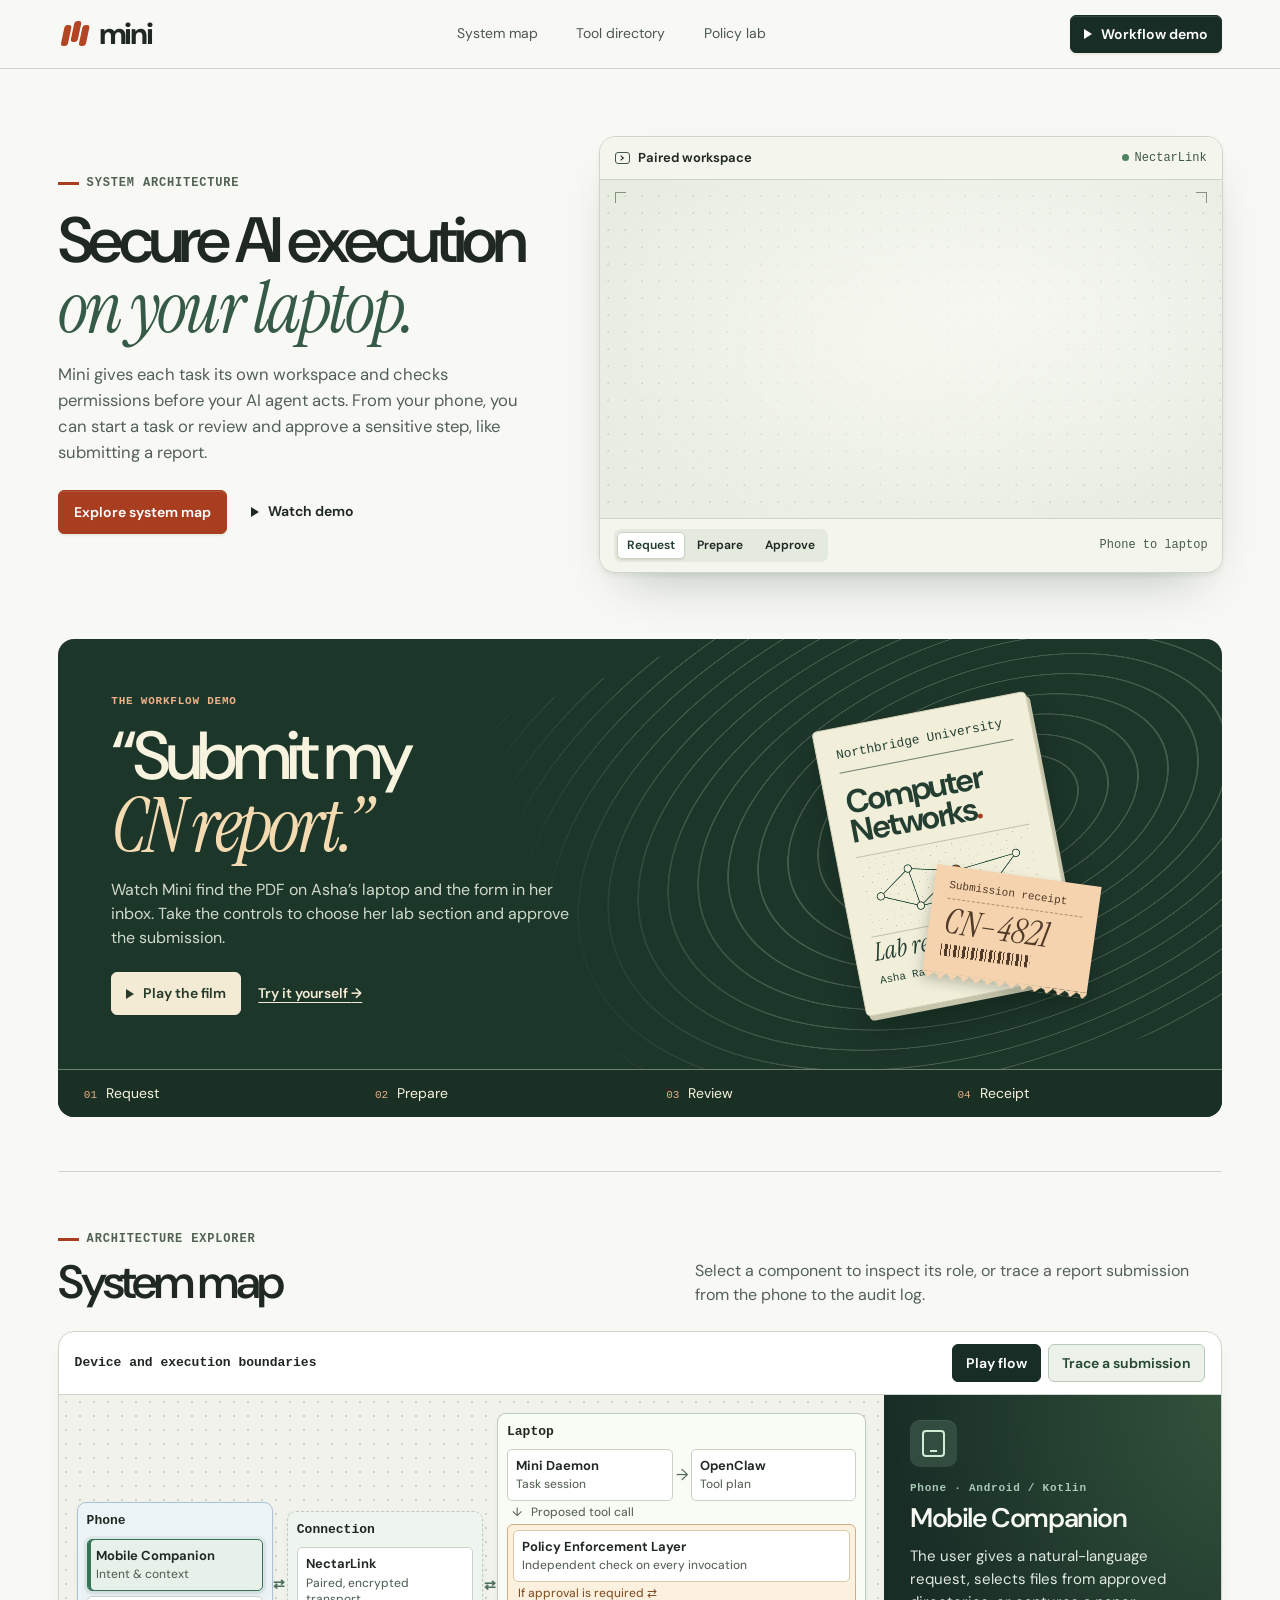
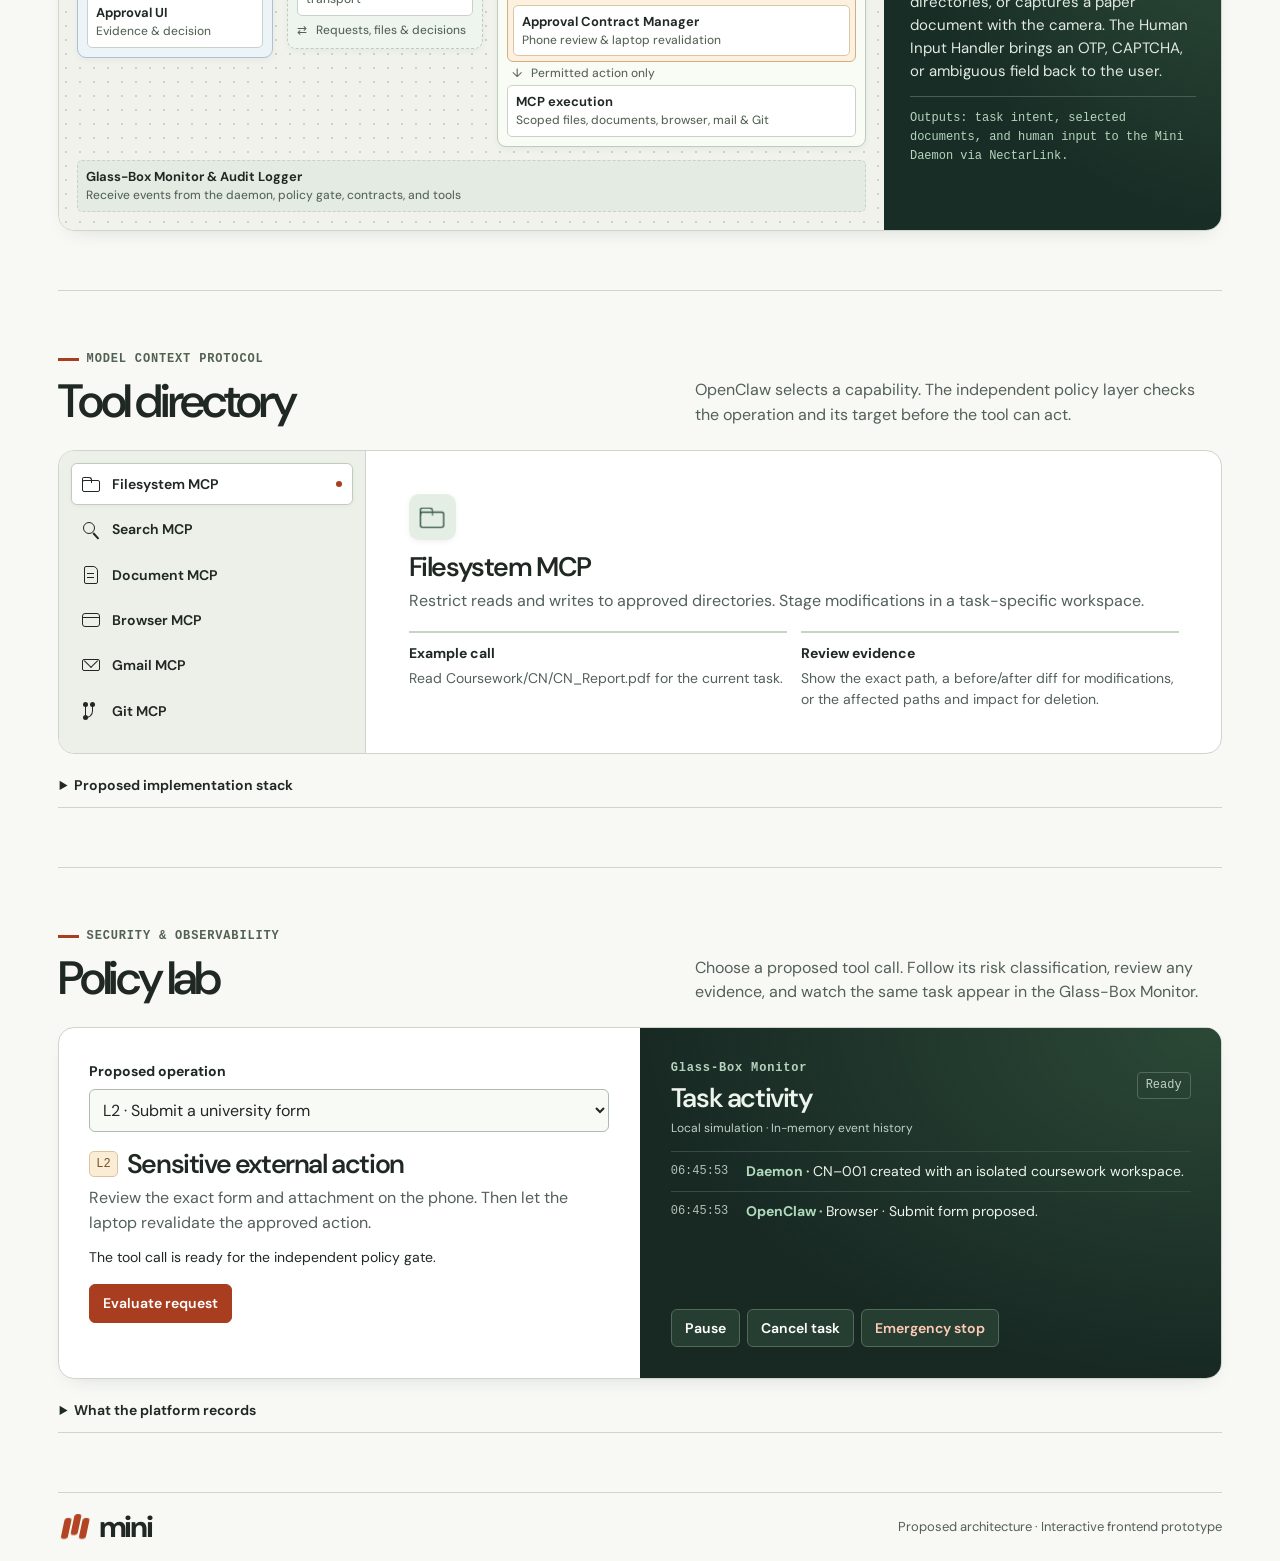
==== commit d4dd2716: "Demo fix" ====
--- a/frontend_demo/index.html
+++ b/frontend_demo/index.html
@@ -3,7 +3,7 @@
 <head>
   <meta charset="utf-8">
   <meta name="viewport" content="width=device-width, initial-scale=1">
-  <meta name="description" content="Explore Mini’s proposed dual-device agent architecture, independent policy checks, and human approval workflow.">
+  <meta name="description" content="Explore Mini’s design for secure AI execution on your laptop, with isolated task workspaces, permission checks, and phone-based approvals.">
   <title>Mini — System architecture</title>
   <link rel="stylesheet" href="identity.css">
   <link rel="stylesheet" href="architecture.css">
@@ -24,8 +24,8 @@
     <section class="hero">
       <div class="hero-copy">
         <p class="eyebrow"><span></span> System architecture</p>
-        <h1>Run laptop tasks<br><em>from your phone.</em></h1>
-        <p class="lead">Mini pairs your phone with a local AI agent. The agent finds files, prepares work across apps, and asks you to approve sensitive actions.</p>
+        <h1>Secure AI execution<br><em>on your laptop.</em></h1>
+        <p class="lead">Mini gives each task its own workspace and checks permissions before your AI agent acts. From your phone, you can start a task or review and approve a sensitive step, like submitting a report.</p>
         <div class="links"><a class="solid" href="#system">Explore system map</a><a class="text-link" href="workflow.html#film"><i class="play-icon" aria-hidden="true"></i> Watch demo</a></div>
       </div>
       <figure class="hero-art">
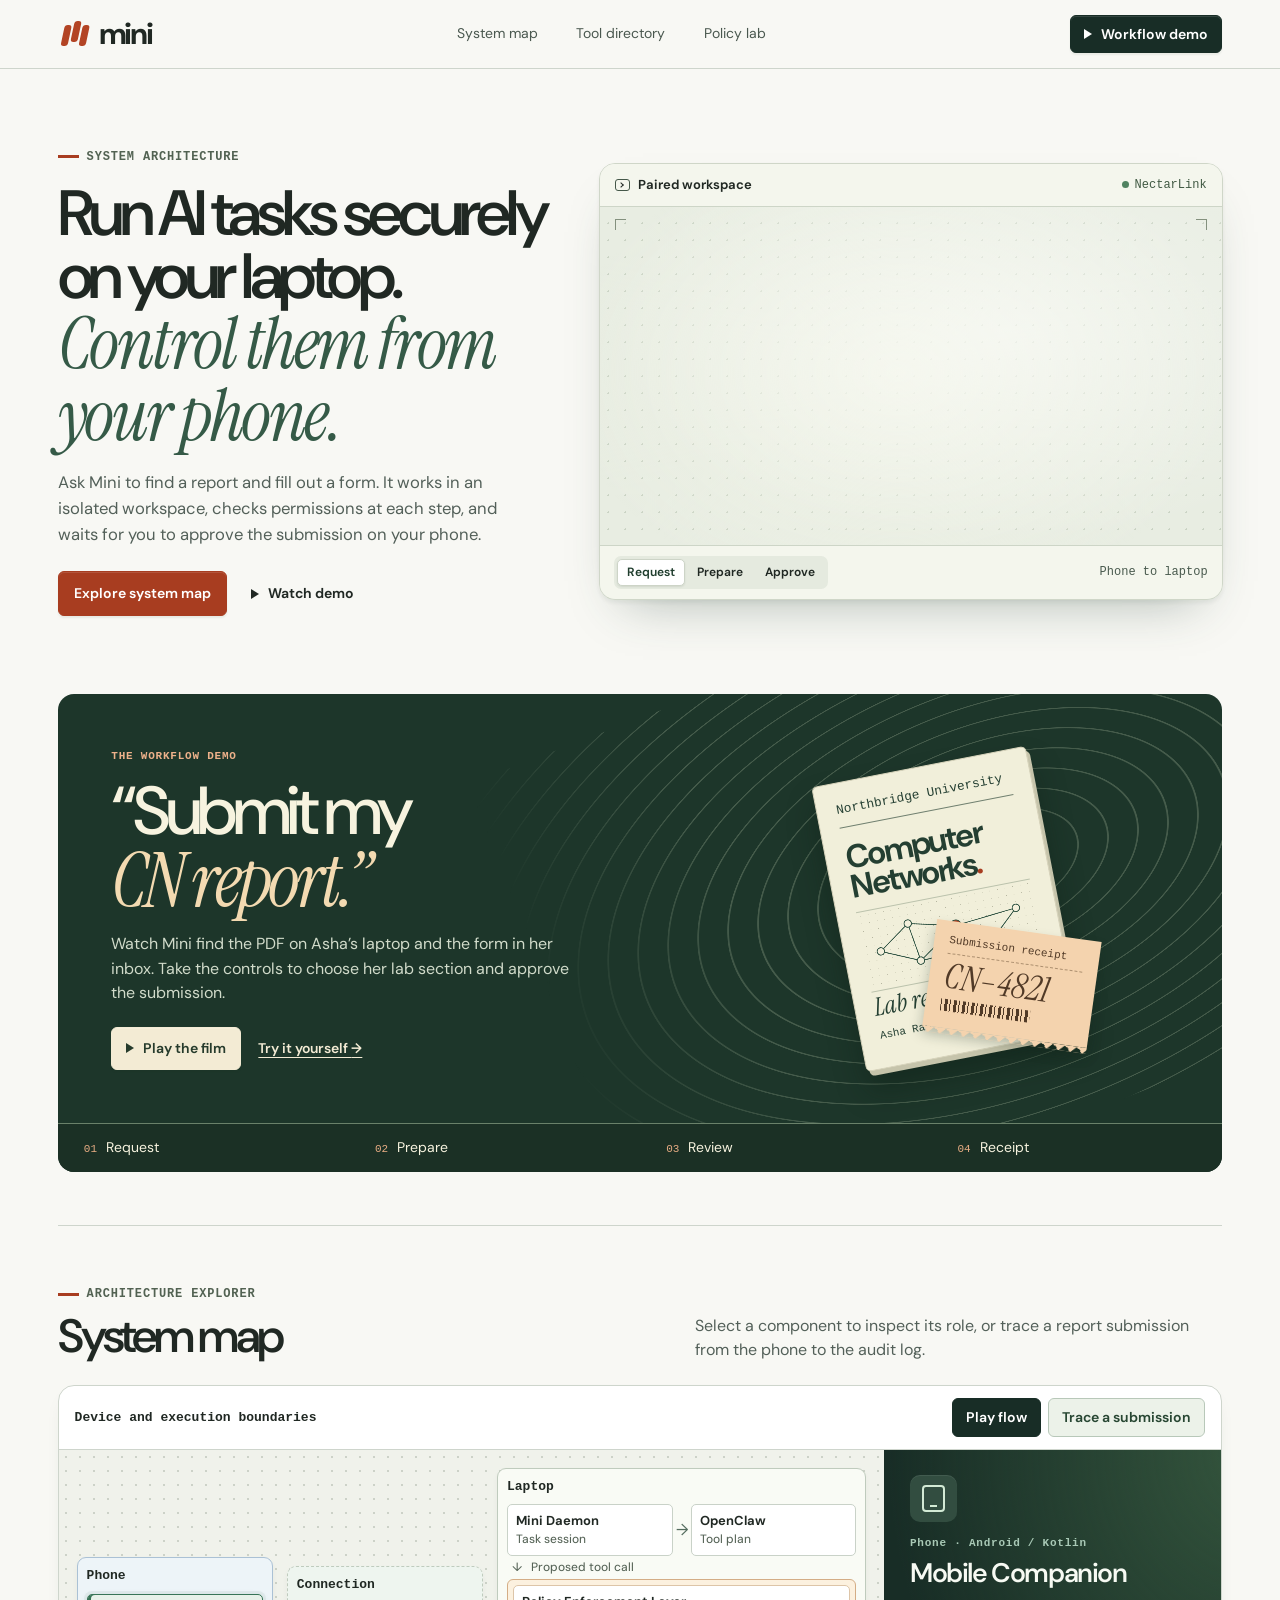
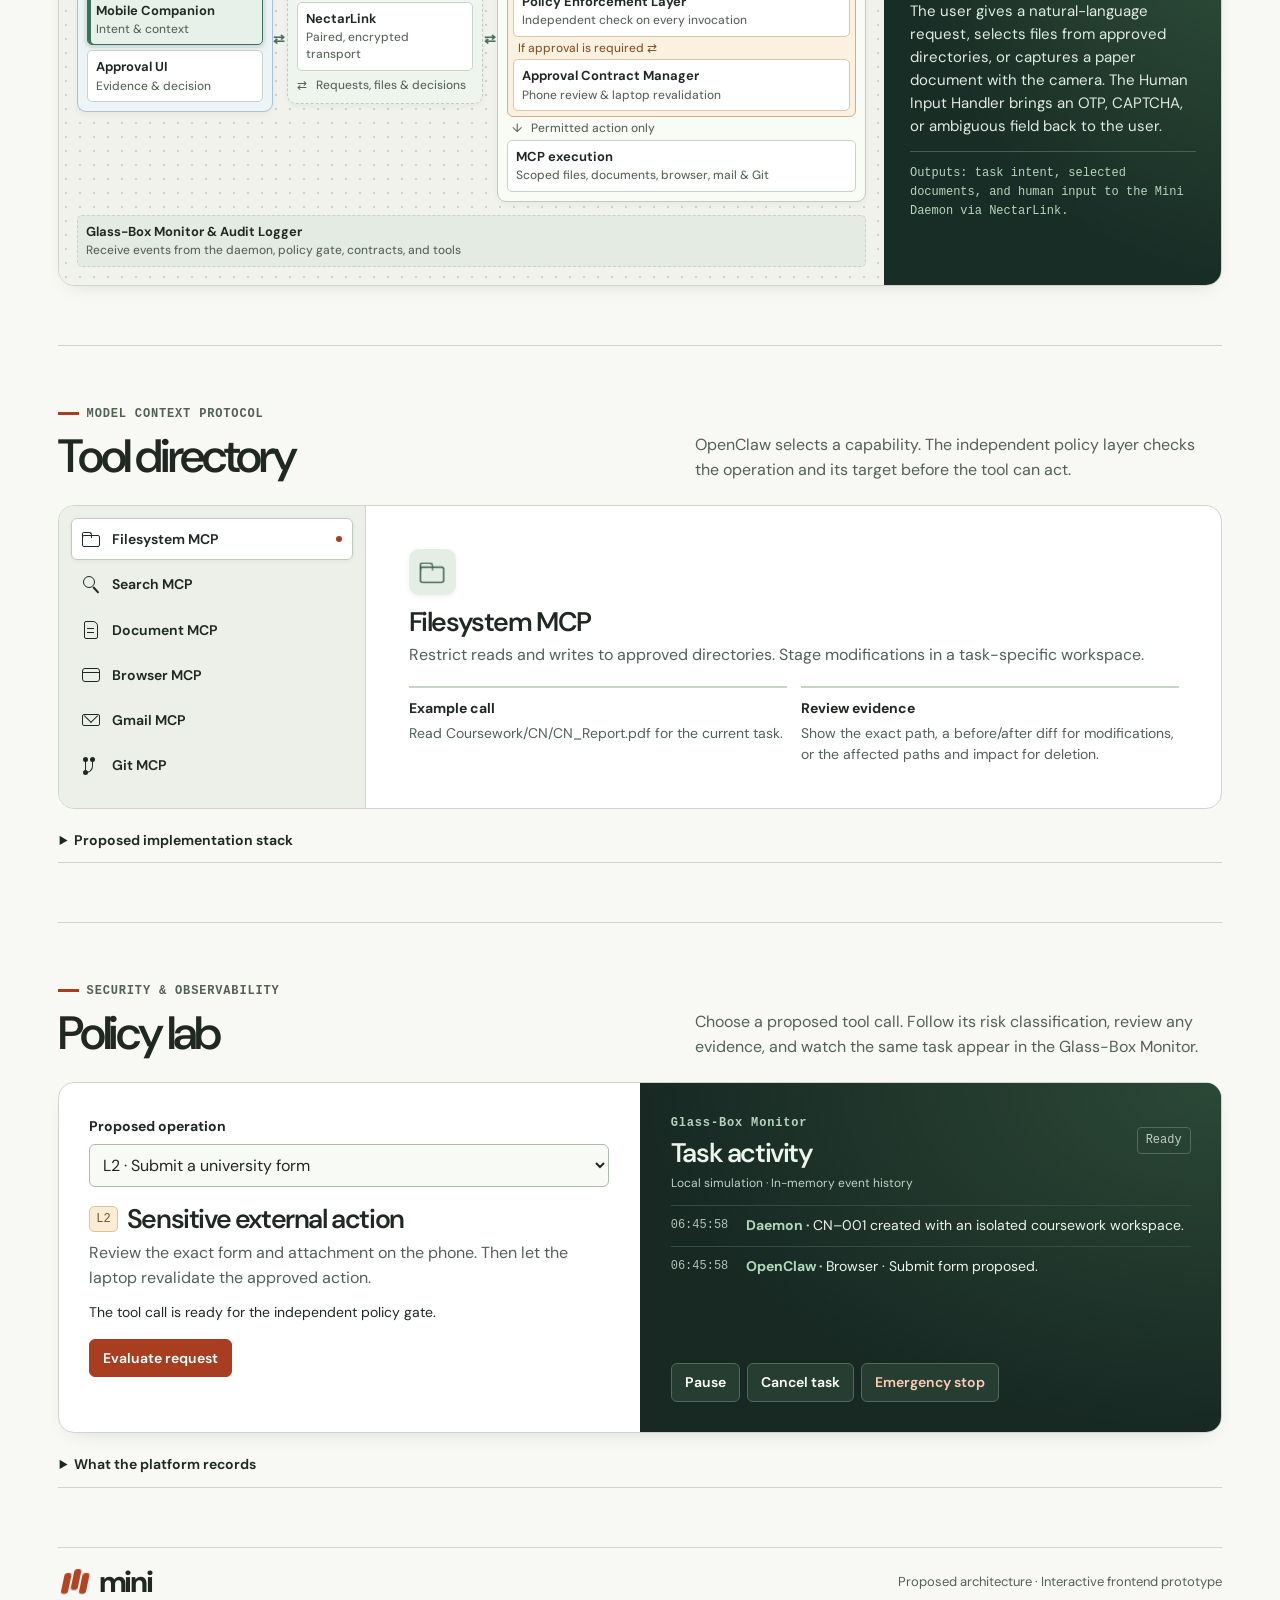
==== commit 2832fabe: "final" ====
--- a/frontend_demo/index.html
+++ b/frontend_demo/index.html
@@ -3,7 +3,7 @@
 <head>
   <meta charset="utf-8">
   <meta name="viewport" content="width=device-width, initial-scale=1">
-  <meta name="description" content="Explore Mini’s design for secure AI execution on your laptop, with isolated task workspaces, permission checks, and phone-based approvals.">
+  <meta name="description" content="Control AI tasks on your laptop from your phone. Mini runs each task in an isolated workspace, checks permissions, and asks for approval before sensitive actions.">
   <title>Mini — System architecture</title>
   <link rel="stylesheet" href="identity.css">
   <link rel="stylesheet" href="architecture.css">
@@ -24,8 +24,8 @@
     <section class="hero">
       <div class="hero-copy">
         <p class="eyebrow"><span></span> System architecture</p>
-        <h1>Secure AI execution<br><em>on your laptop.</em></h1>
-        <p class="lead">Mini gives each task its own workspace and checks permissions before your AI agent acts. From your phone, you can start a task or review and approve a sensitive step, like submitting a report.</p>
+        <h1>Run AI tasks securely on your laptop.<br><em>Control them from your phone.</em></h1>
+        <p class="lead">Ask Mini to find a report and fill out a form. It works in an isolated workspace, checks permissions at each step, and waits for you to approve the submission on your phone.</p>
         <div class="links"><a class="solid" href="#system">Explore system map</a><a class="text-link" href="workflow.html#film"><i class="play-icon" aria-hidden="true"></i> Watch demo</a></div>
       </div>
       <figure class="hero-art">
